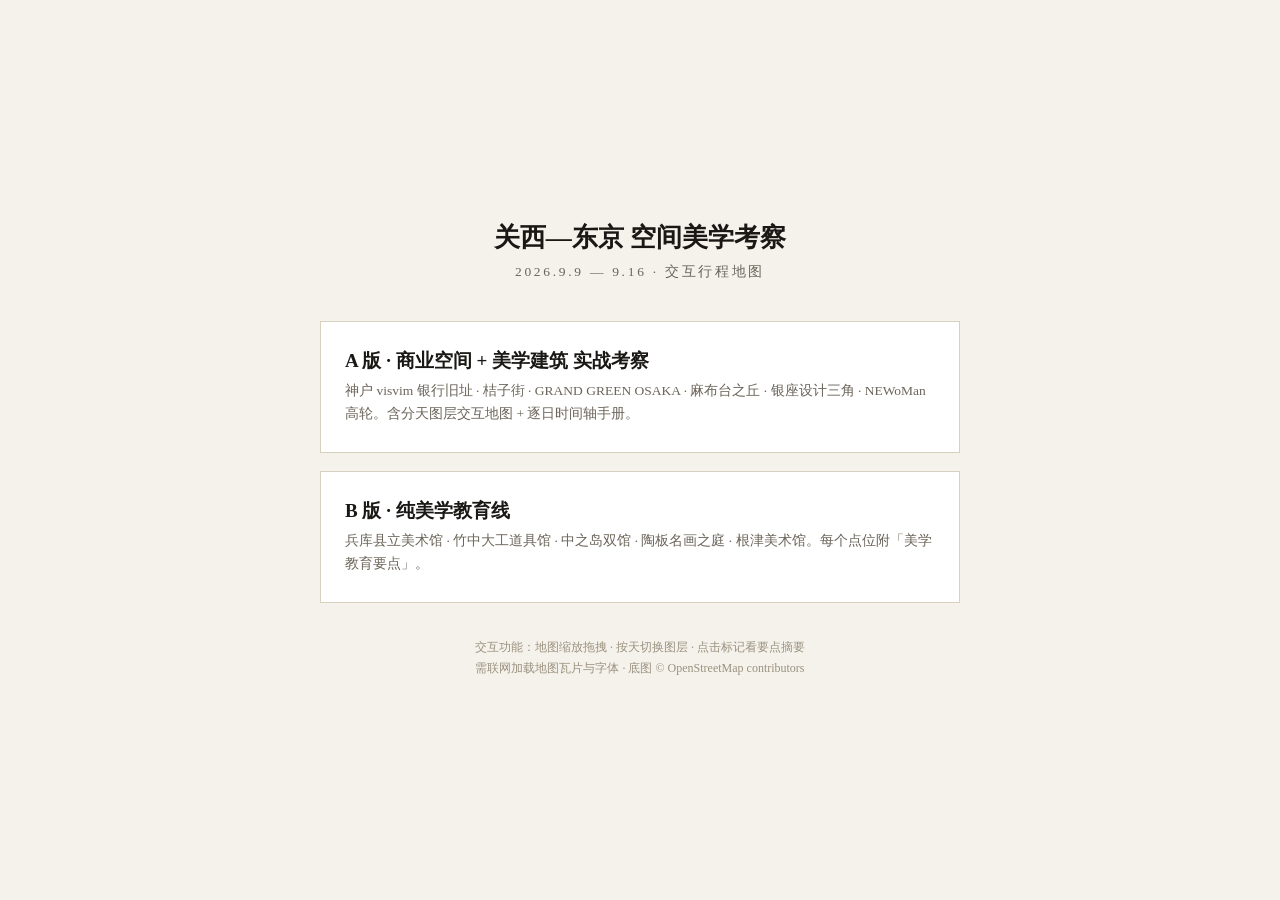
==== trip/index.html @ 353526f2 "Add trip landing page under /trip" ====
<!DOCTYPE html>
<html lang="zh-CN">
<head>
<meta charset="UTF-8">
<meta name="viewport" content="width=device-width, initial-scale=1.0">
<title>关西—东京 空间美学考察 · 行程地图入口</title>
<style>
body{margin:0;min-height:100vh;display:flex;align-items:center;justify-content:center;background:#f5f2ec;font-family:"Noto Serif SC","Songti SC",serif;color:#1a1814}
main{max-width:640px;padding:48px 28px;text-align:center}
h1{font-size:26px;margin:0 0 8px;font-weight:900}
p.sub{color:#6b655a;font-size:13.5px;letter-spacing:.2em;margin:0 0 40px}
a.card{display:block;background:#fff;border:1px solid #d9d1c0;padding:26px 24px;margin:0 0 18px;text-decoration:none;color:inherit;text-align:left;transition:border-color .15s}
a.card:hover{border-color:#1a1814}
a.card b{font-size:19px;display:block;margin-bottom:6px}
a.card span{font-size:13.5px;color:#6b655a;line-height:1.7;display:block}
footer{margin-top:34px;font-size:12px;color:#9a917f;line-height:1.8}
</style>
</head>
<body>
<main>
<h1>关西—东京 空间美学考察</h1>
<p class="sub">2026.9.9 — 9.16 · 交互行程地图</p>
<a class="card" href="./itinerary-map-A.html">
<b>A 版 · 商业空间 + 美学建筑 实战考察</b>
<span>神户 visvim 银行旧址 · 桔子街 · GRAND GREEN OSAKA · 麻布台之丘 · 银座设计三角 · NEWoMan 高轮。含分天图层交互地图 + 逐日时间轴手册。</span>
</a>
<a class="card" href="./itinerary-map-B-aesthetic.html">
<b>B 版 · 纯美学教育线</b>
<span>兵库县立美术馆 · 竹中大工道具馆 · 中之岛双馆 · 陶板名画之庭 · 根津美术馆。每个点位附「美学教育要点」。</span>
</a>
<footer>交互功能：地图缩放拖拽 · 按天切换图层 · 点击标记看要点摘要<br>需联网加载地图瓦片与字体 · 底图 © OpenStreetMap contributors</footer>
</main>
</body>
</html>
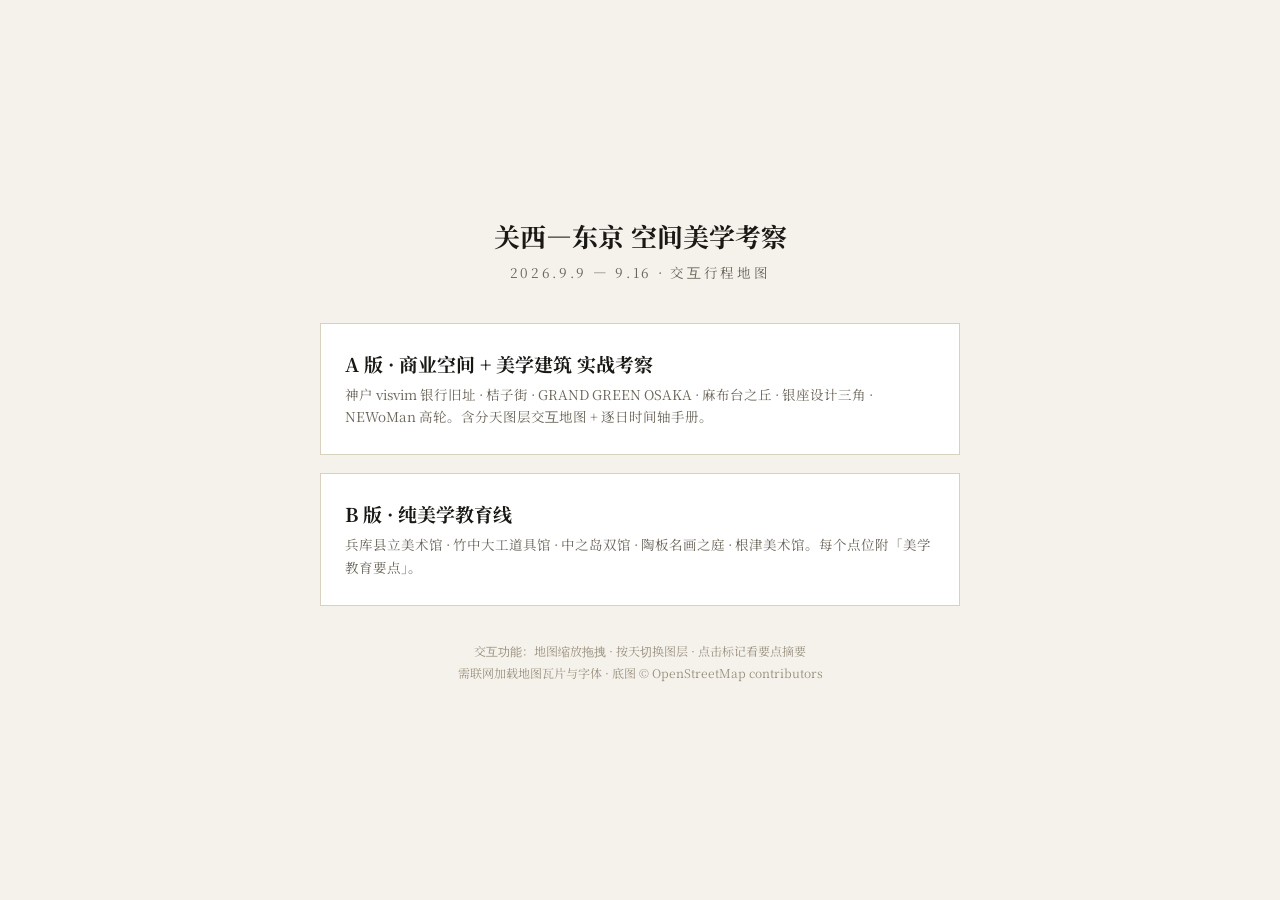
==== commit a89f32e7: "字体改自托管 woff2 子集（思源宋体/黑体），入口页同步接入" ====
--- a/trip/index.html
+++ b/trip/index.html
@@ -4,6 +4,8 @@
 <meta charset="UTF-8">
 <meta name="viewport" content="width=device-width, initial-scale=1.0">
 <title>关西—东京 空间美学考察 · 行程地图入口</title>
+<link rel="preload" href="./fonts/NotoSerifSC-700.woff2" as="font" type="font/woff2" crossorigin>
+<link rel="stylesheet" href="./fonts.css">
 <style>
 body{margin:0;min-height:100vh;display:flex;align-items:center;justify-content:center;background:#f5f2ec;font-family:"Noto Serif SC","Songti SC",serif;color:#1a1814}
 main{max-width:640px;padding:48px 28px;text-align:center}
--- a/trip/fonts.css
+++ b/trip/fonts.css
@@ -0,0 +1,26 @@
+/* 自托管思源宋体/黑体子集（仅含行程页用字，每个约 360KB） */
+@font-face{
+  font-family:"Noto Serif SC";
+  font-style:normal;font-weight:400;font-display:swap;
+  src:url("./fonts/NotoSerifSC-400.woff2") format("woff2");
+}
+@font-face{
+  font-family:"Noto Serif SC";
+  font-style:normal;font-weight:600;font-display:swap;
+  src:url("./fonts/NotoSerifSC-600.woff2") format("woff2");
+}
+@font-face{
+  font-family:"Noto Serif SC";
+  font-style:normal;font-weight:700;font-display:swap;
+  src:url("./fonts/NotoSerifSC-700.woff2") format("woff2");
+}
+@font-face{
+  font-family:"Noto Sans SC";
+  font-style:normal;font-weight:400;font-display:swap;
+  src:url("./fonts/NotoSansSC-400.woff2") format("woff2");
+}
+@font-face{
+  font-family:"Noto Sans SC";
+  font-style:normal;font-weight:700;font-display:swap;
+  src:url("./fonts/NotoSansSC-700.woff2") format("woff2");
+}
